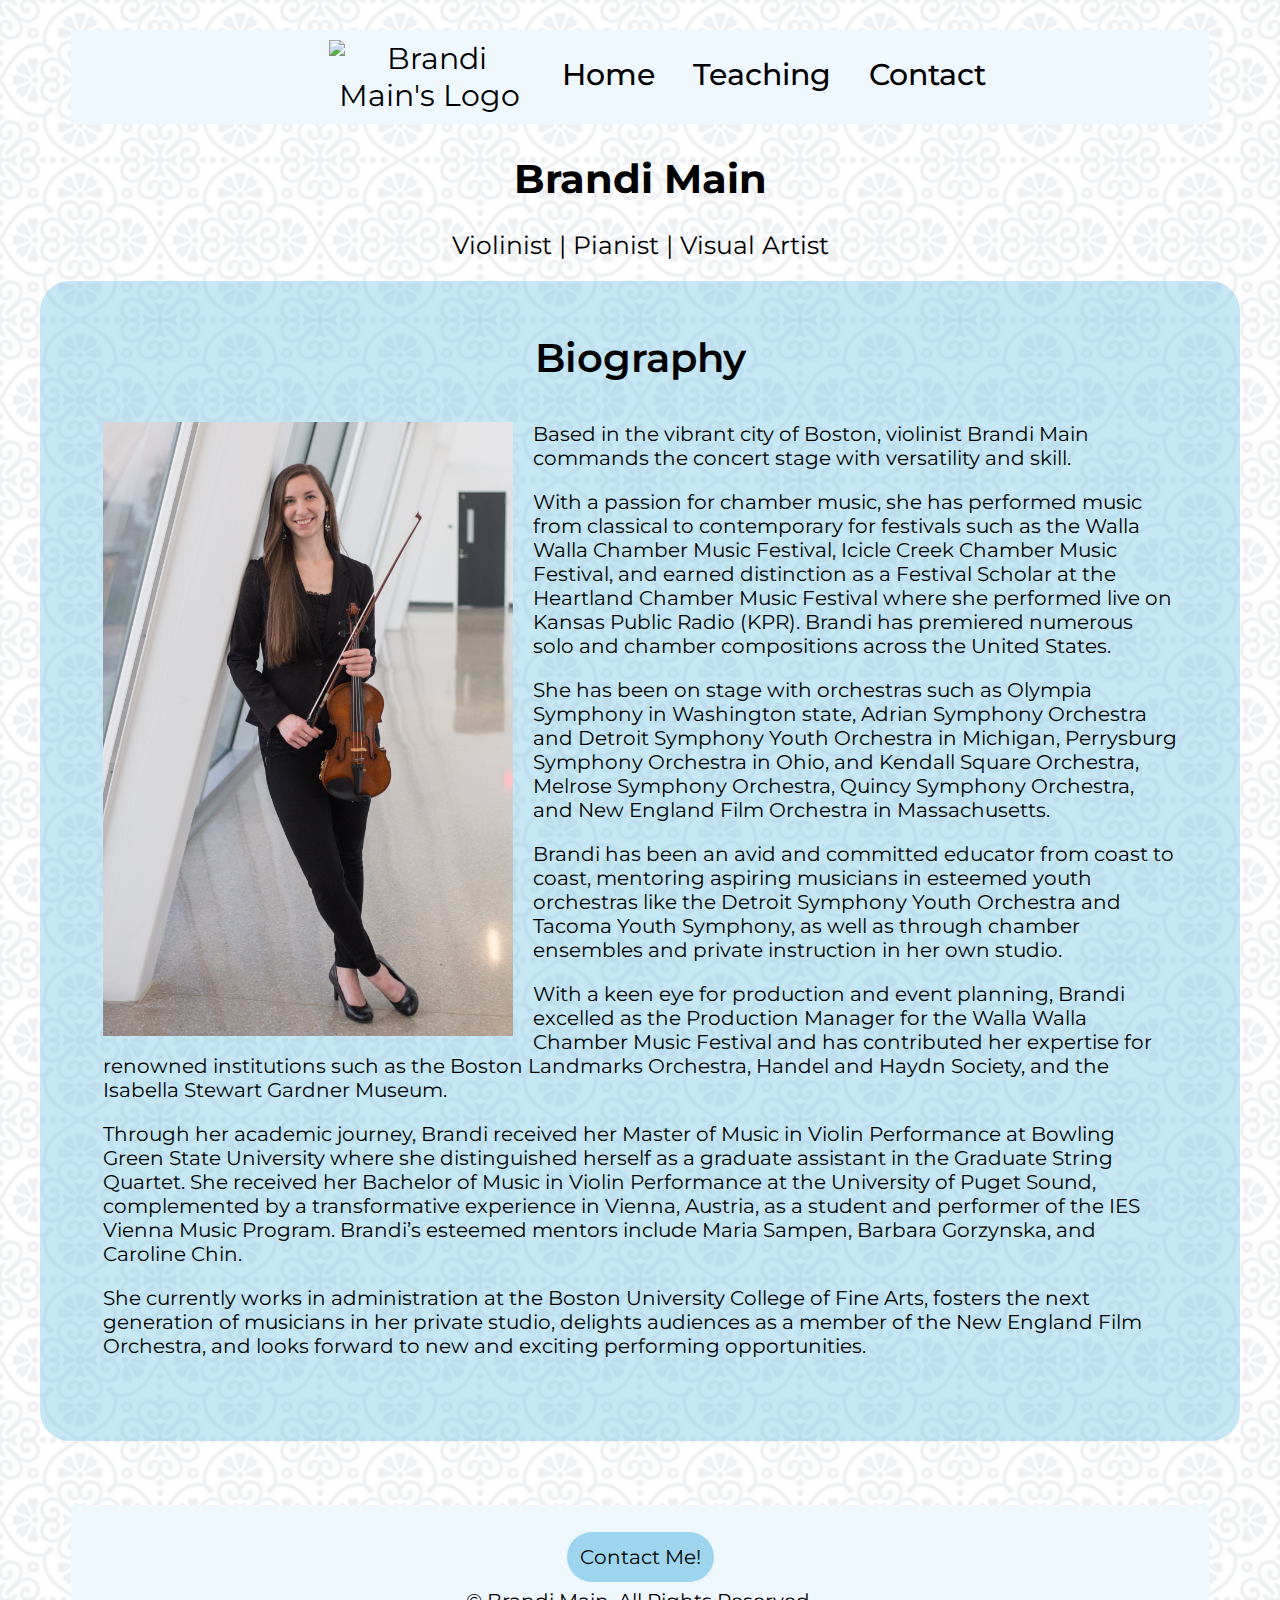
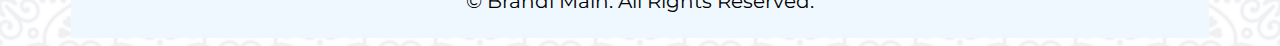
==== Index.html @ d9d6bcd9 "Updated HTML pages to remove earlier experimentation and also update with semantic html where able" ====
<!DOCTYPE html>
<!---------- Head ---------->
    <head>
        <title>
            Brandi Main, Violin
        </title>
        <link href="stylesheet.css" rel="stylesheet">
        <link rel="preconnect" href="https://fonts.googleapis.com">
        <link rel="preconnect" href="https://fonts.gstatic.com" crossorigin>
        <link href="https://fonts.googleapis.com/css2?family=Montserrat:ital,wght@0,100..900;1,100..900&display=swap" rel="stylesheet">
    </head>
    
<!---------- Body ---------->
    <body>
        <main>
            <nav id="main_menu">  
                <ul>
                    <img  id="logo" src="Photos and Logo\BM_black_SVG_NEW.svg" alt="Brandi Main's Logo">
                    <a href="Index.html">Home</a>
                    <a href="Teaching.html">Teaching</a>
                    <!-- <a>Videos</a> -->
                    <!-- <a>Artwork Gallery</a> -->
                    <a href="Contact.html">Contact</a>
                </ul>
            </nav>
        
            <img  id="mobile_logo" src="Photos and Logo\BM_black_SVG_NEW.svg" alt="Brandi Main's Logo">
            <section id="nav_menu_and_text">
                <h1>
                    Brandi Main
                </h1>
                <h2>
                    Violinist | Pianist | Visual Artist
                </h2>
            </section>
        </main>

<!---------- Biography Section ---------->
        
            <section id="biography_section">
                <h3 class="section_headers">Biography</h3>
                <img id="bio_pic" src="Photos and Logo\Color (3 of 7).jpg" alt="Picture of Brandi Main holding her violin"/>
                <article id="biography_text">
                    <p class="Biography">
                        Based in the vibrant city of Boston, violinist Brandi Main commands the concert stage with versatility and skill. 
                    </p>
                    <P class="Biography">
                        With a passion for chamber music, she has performed music from classical to contemporary for festivals such as the Walla Walla Chamber Music Festival, Icicle Creek Chamber Music Festival, and earned distinction as a Festival Scholar at the Heartland Chamber Music Festival where she performed live on Kansas Public Radio (KPR). Brandi has premiered numerous solo and chamber compositions across the United States. 
                    </P>
                    <p class="Biography">
                        She has been on stage with orchestras such as Olympia Symphony in Washington state, Adrian Symphony Orchestra and Detroit Symphony Youth Orchestra in Michigan, Perrysburg Symphony Orchestra in Ohio, and Kendall Square Orchestra, Melrose Symphony Orchestra, Quincy Symphony Orchestra, and New England Film Orchestra in Massachusetts.
                    </p>
                    <p class="Biography">
                        Brandi has been an avid and committed educator from coast to coast, mentoring aspiring musicians in esteemed youth orchestras like the Detroit Symphony Youth Orchestra and Tacoma Youth Symphony, as well as through chamber ensembles and private instruction in her own studio.
                    </p>
                    <p class="Biography">
                        With a keen eye for production and event planning, Brandi excelled as the Production Manager for the Walla Walla Chamber Music Festival and has contributed her expertise for renowned institutions such as the Boston Landmarks Orchestra, Handel and Haydn Society, and the Isabella Stewart Gardner Museum.
                    </p>
                    <p class="Biography">
                        Through her academic journey, Brandi received her Master of Music in Violin Performance at Bowling Green State University where she distinguished herself as a graduate assistant in the Graduate String Quartet. She received her Bachelor of Music in Violin Performance at the University of Puget Sound, complemented by a transformative experience in Vienna, Austria, as a student and performer of the IES Vienna Music Program. Brandi’s esteemed mentors include Maria Sampen, Barbara Gorzynska, and Caroline Chin.
                    </p>
                    <p class="Biography">
                        She currently works in administration at the Boston University College of Fine Arts, fosters the next generation of musicians in her private studio, delights audiences as a member of the New England Film Orchestra, and looks forward to new and exciting performing opportunities.
                    </p>
                </article>
            </section>

<!---------- Footer ---------->
        <footer>
            <a id="footer_button" href=mailto:brandiviolin@gmail.com>Contact Me!</a>
            <br>
            <p>
                © Brandi Main. All Rights Reserved.
            </p>
        </footer>
    </body>
---- stylesheet.css ----
/* ----- Universal Styles ----- (All devices regardless of resolution or orientation) */

* {
    box-sizing: border-box;
}

.montserrat-font_family {
    font-family: "Montserrat", sans-serif;
    font-optical-sizing: auto;
    font-weight: 100;
    font-style: normal;
  }

 /* --- Desktop Version Stylings (Devices wider than 600px --- */
  


/* Navigation Box and Styling */
#main_menu {
    background-color: aliceblue;
    text-align: center;
    font-size: 30px;
    padding: 0px;
    margin-left: 5%;
    margin-right: 5%;
}

/* Navigation Links and Style */
#main_menu a {
    color: black;
    padding: 15px;   
    text-decoration: none;
    font-weight: 500;
}

#nav_menu_and_text {
    padding: 0%;
}

#logo {
    width: 200px;
    margin: 10px;
    display: inline-block;
    vertical-align: middle;
}

#mobile_logo {
    display: none;
}

body {
    background-color: aliceblue;
    background-image: url('Photos and Logo/regal_pattern.png');
    background-size: 50%;
    font-family: "Montserrat", sans-serif;
}

h1 {
    font-size: 40px;
    text-align: center;
}

h2 {
    font-size: 25px;
    text-align: center;
    font-weight: normal;
}

h3 {
    font-size: 32px;
    text-align: center;
}

p {
    font-size: 20px;
}

.section_headers {
    font-size: 40px;
    font-weight: 600;
}

footer {
    text-align: center;
    background-color: aliceblue;
    margin-left: 5%;
    margin-right: 5%;
    padding-top: 40px;
    padding-bottom: 5px;
}

#footer_button {
    background-color: rgb(113, 195, 228, 0.658);
    padding: 13px;
    color: black;
    text-decoration: none;
    font-size: 20px;
    border-radius: 40px;
}

/* ----- Biography Page ----- */

#biography_contents {
    padding-left: 15%;
    padding-right: 15%;
}

#biography_section {
    padding-left: 5%;
    padding-top: 1%;
    padding-right: 5%;
    padding-bottom: 5%;
    margin-left: auto;
    margin-right: auto;
    margin-bottom: 5%;
    background-color: rgba(113, 195, 228, 0.4);
    border-radius: 30px;
    max-width: 1200px;
    content: "";
    clear: both;
    display: table;
}

#bio_pic {
    display: block;
    width: 40%;
    float: left;
    padding-right: 20px;
}

.biography {
    padding-left: 3rem; 
}

/* ----- Teaching Page ----- */

#teaching_contents {
    padding-left: 15%;
    padding-right: 15%;
}
    
#teaching_statement {
    padding-left: 5%;
    padding-top: 1%;
    padding-right: 5%;
    padding-bottom: 5%;
    margin-left: auto;
    margin-right: auto;
    margin-bottom: 5%;
    background-color: rgba(113, 195, 228, 0.4);
    border-radius: 30px;
    max-width: 1200px;
    content: "";
    clear: both;
    display: table;
}

#teaching_pic {
    display: block;
    margin-left: auto;
    margin-right: auto;
    width: 50%;
    float: left;
    padding-right: 20px;
}

/* ----- Contact Page ----- */

#contact_contents {
    padding-left: 15%;
    padding-right: 15%;
}

#contact_section {
    padding: 3%;
    margin-left: 5%;
    margin-right: 5%;
    margin-bottom: 5%;
    background-color: rgba(113, 195, 228, 0.4);
    border-radius: 30px;
    content: "";
    clear: both;
    display: table;
}

#contact_button_container {
    text-align: center;
}

#contact_button {
    text-align: center;
    background-color: aliceblue;
    border-radius: 40px;
    padding: 13px;
    color: black;
    text-decoration: none;
    font-size: 20px;
    margin: 15px;
}

#contact_pic {
    display: block;
    margin-left: auto;
    margin-right: auto;
    width: 50%;
    float: right;
    padding-left: 20px;
}

/* ----- Mobile Styling for Devices Under Specified Width ----- */

@media (max-width: 800px) {

    #bio_pic {
        display: black;
        margin-left: auto;
        margin-right: auto;
        width: 100%;
        padding-left: 0%;
        padding-right: 0%;
        padding-bottom: 20px;
    }

    #logo {
        width: 50%;
        display: block;
        margin-right: auto;
        margin-left: auto;
        display: none;
    }

    #mobile_logo {
        width: 50%;
        display: block;
        margin-right: auto;
        margin-left: auto;
    }

    #teaching_pic {
        display: black;
        margin-left: auto;
        margin-right: auto;
        width: 100%;
        padding-left: 0%;
        padding-right: 0%;
        padding-bottom: 20px;
    }

    #contact_pic {
        display: black;
        margin-left: auto;
        margin-right: auto;
        width: 100%;
        padding-left: 0%;
        padding-right: 0%;
        padding-bottom: 20px;
    }

}
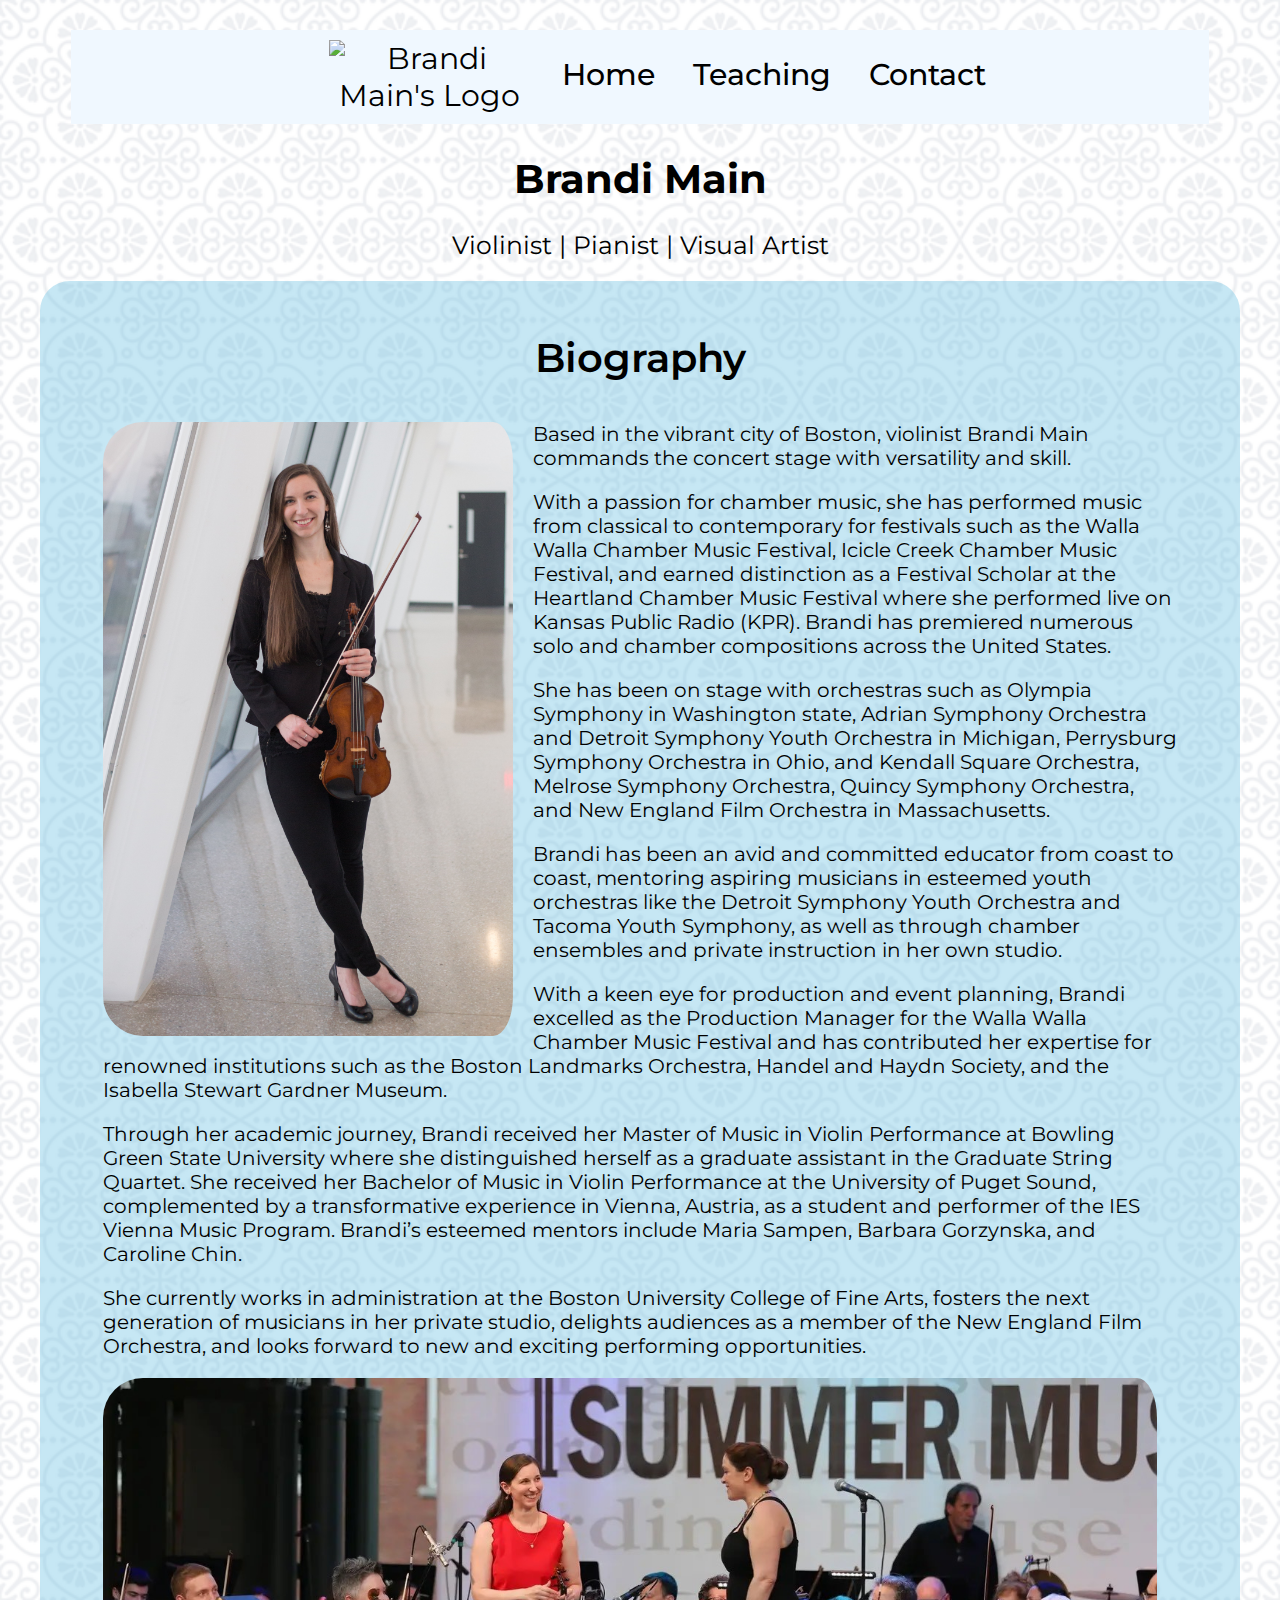
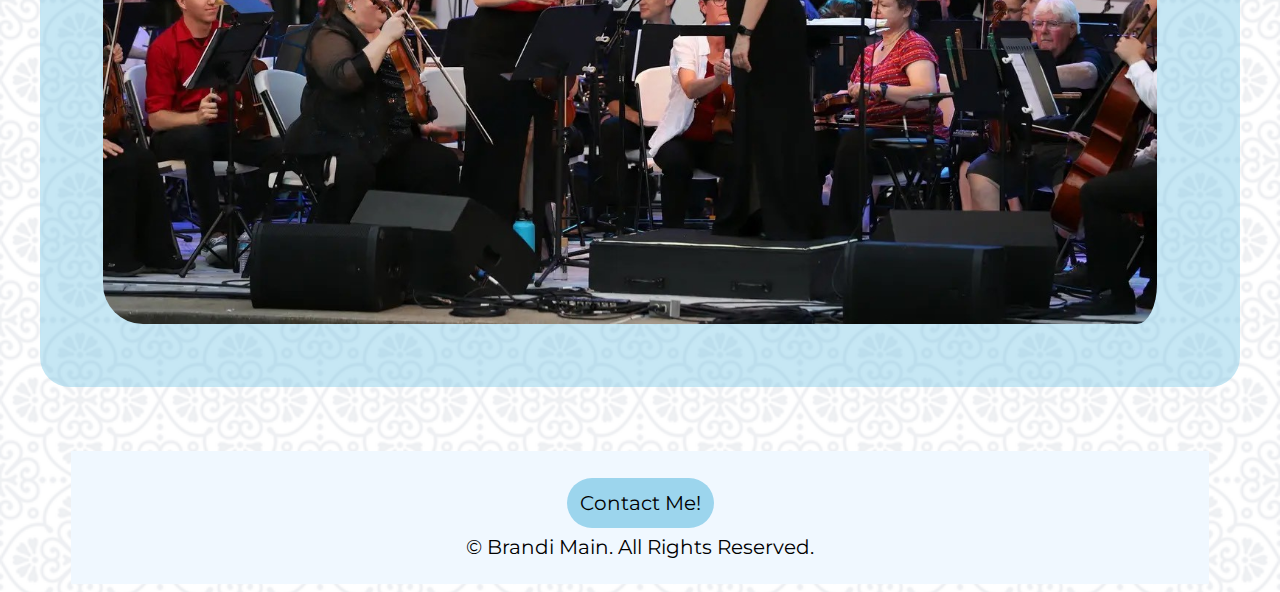
==== commit 766d800f: "added css to pictures on sight to round image corners at clients request, added new photo to index.h" ====
--- a/Index.html
+++ b/Index.html
@@ -62,6 +62,7 @@
                     <p class="Biography">
                         She currently works in administration at the Boston University College of Fine Arts, fosters the next generation of musicians in her private studio, delights audiences as a member of the New England Film Orchestra, and looks forward to new and exciting performing opportunities.
                     </p>
+                    <img id="bio_pic_2" src="Photos and Logo\NEFO Solo.jpg" alt="Picture of Brandi Main finishing solo performance with the New England Film Orchestra"/>
                 </article>
             </section>
 
--- a/stylesheet.css
+++ b/stylesheet.css
@@ -31,6 +31,11 @@
     padding: 15px;   
     text-decoration: none;
     font-weight: 500;
+}
+
+#main_menu a:hover {
+    background-color: rgb(113, 195, 228, 0.658);
+    border-radius: 40px;
 }
 
 #nav_menu_and_text {
@@ -126,6 +131,16 @@
     width: 40%;
     float: left;
     padding-right: 20px;
+    border-radius: 40px;
+}
+
+#bio_pic_2 {
+    display: block;
+    width: 100%;
+    margin-left: auto;
+    margin-right: auto;
+    padding-right: 20px;
+    border-radius: 40px;
 }
 
 .biography {
@@ -162,6 +177,7 @@
     width: 50%;
     float: left;
     padding-right: 20px;
+    border-radius: 40px;
 }
 
 /* ----- Contact Page ----- */
@@ -205,6 +221,7 @@
     width: 50%;
     float: right;
     padding-left: 20px;
+    border-radius: 40px;
 }
 
 /* ----- Mobile Styling for Devices Under Specified Width ----- */
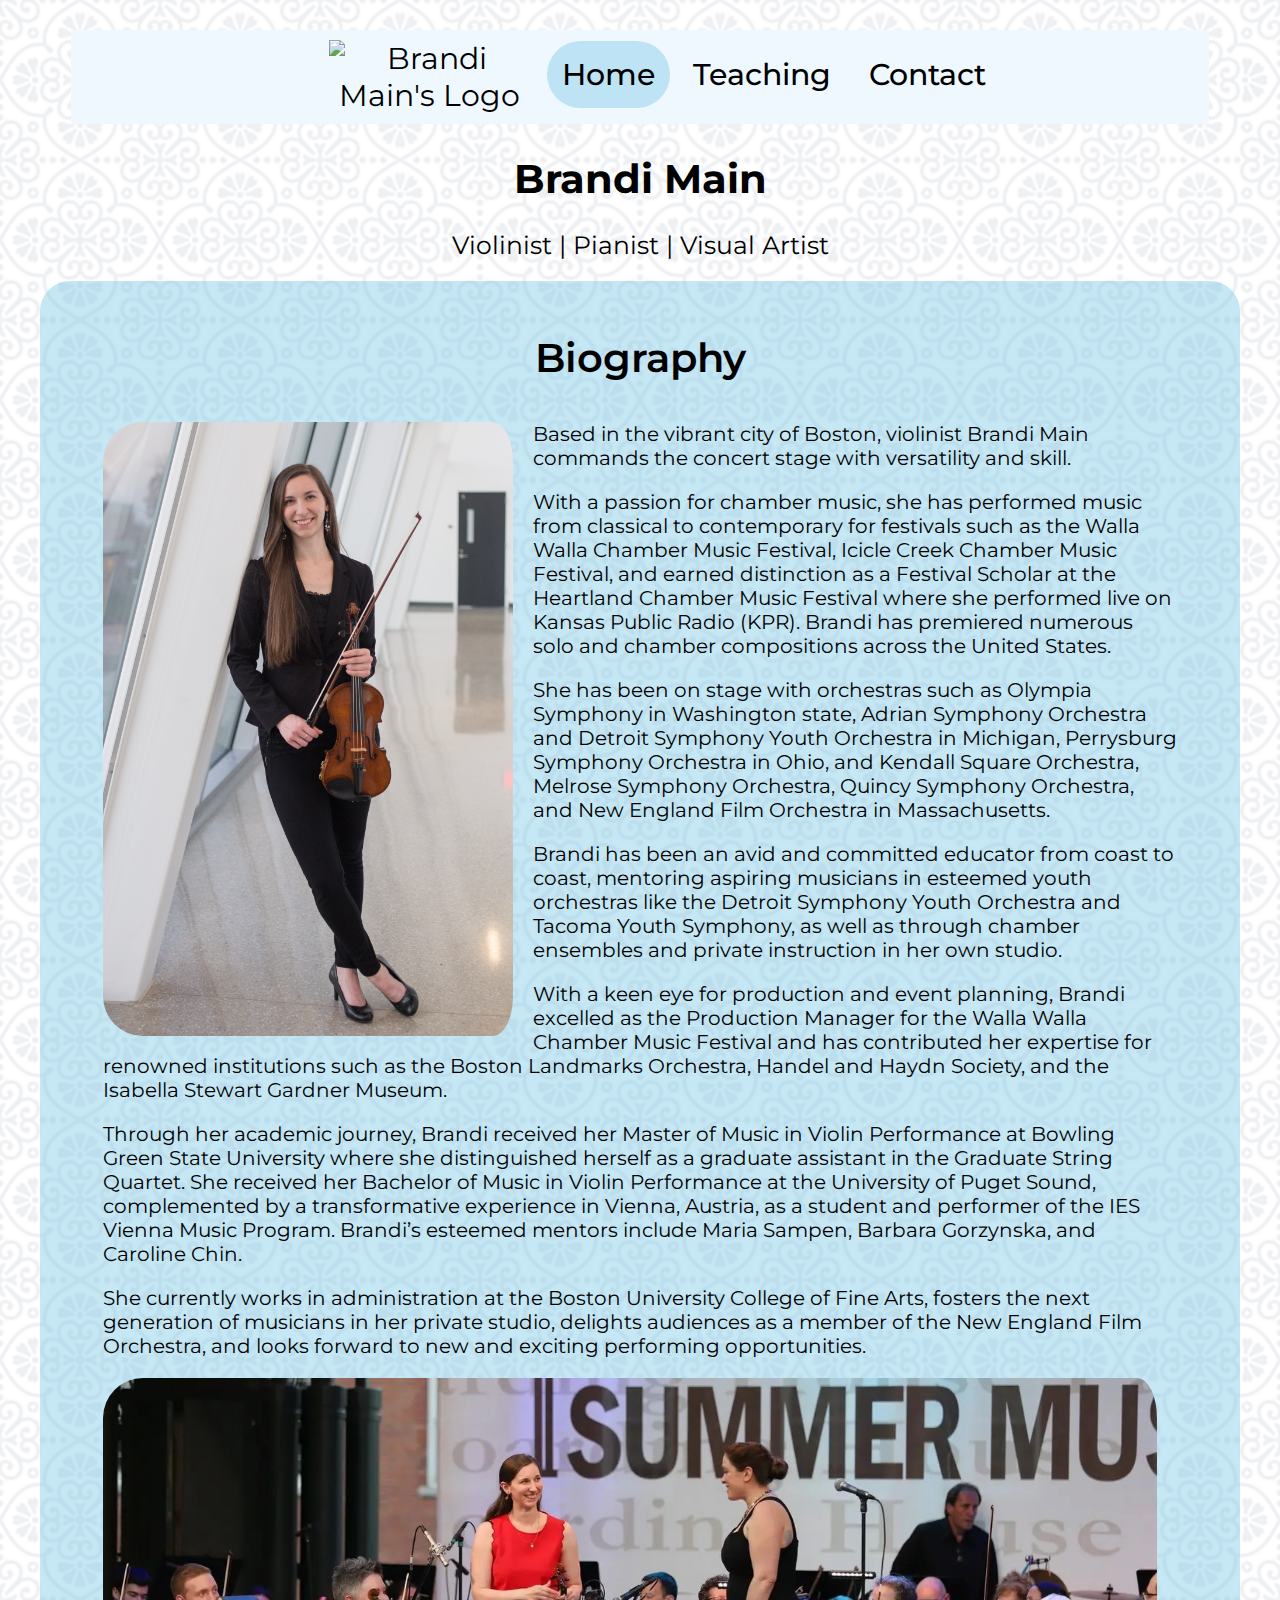
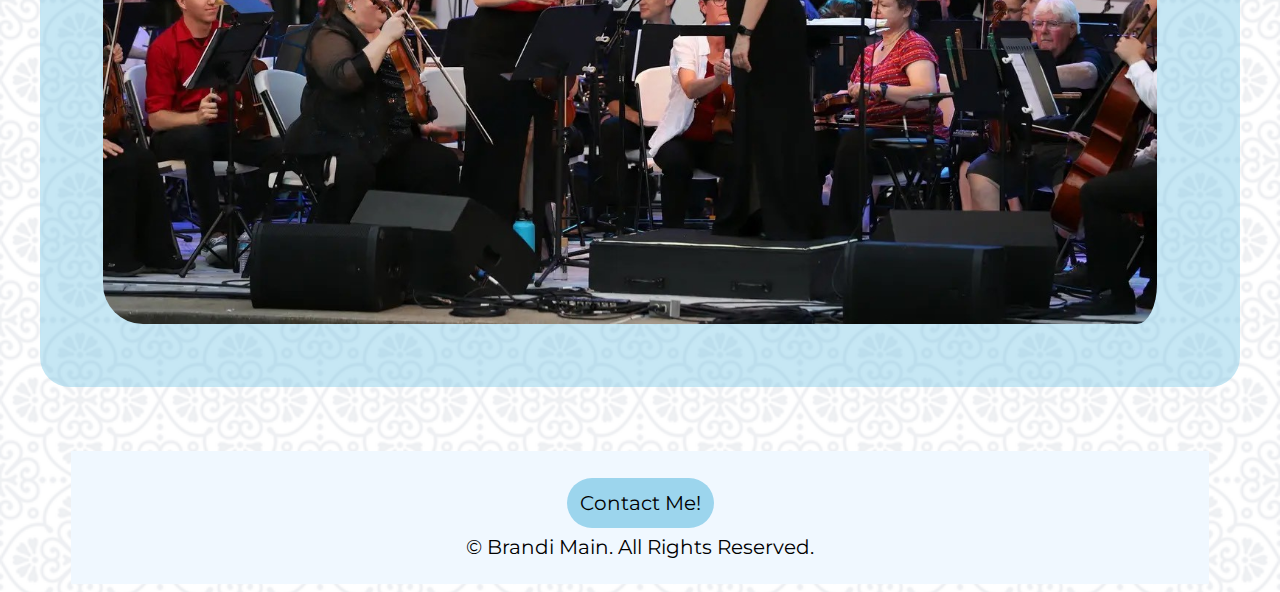
==== commit e5725193: "updated all html pages to have highlighting on menu tabs so navigation is more clear, added meta htt" ====
--- a/Index.html
+++ b/Index.html
@@ -16,11 +16,11 @@
             <nav id="main_menu">  
                 <ul>
                     <img  id="logo" src="Photos and Logo\BM_black_SVG_NEW.svg" alt="Brandi Main's Logo">
-                    <a href="Index.html">Home</a>
-                    <a href="Teaching.html">Teaching</a>
+                    <a href="index.html" style="background-color: rgba(113, 195, 228, 0.4); border-radius: 40px;">Home</a>
+                    <a href="teaching.html">Teaching</a>
                     <!-- <a>Videos</a> -->
                     <!-- <a>Artwork Gallery</a> -->
-                    <a href="Contact.html">Contact</a>
+                    <a href="contact.html">Contact</a>
                 </ul>
             </nav>
         
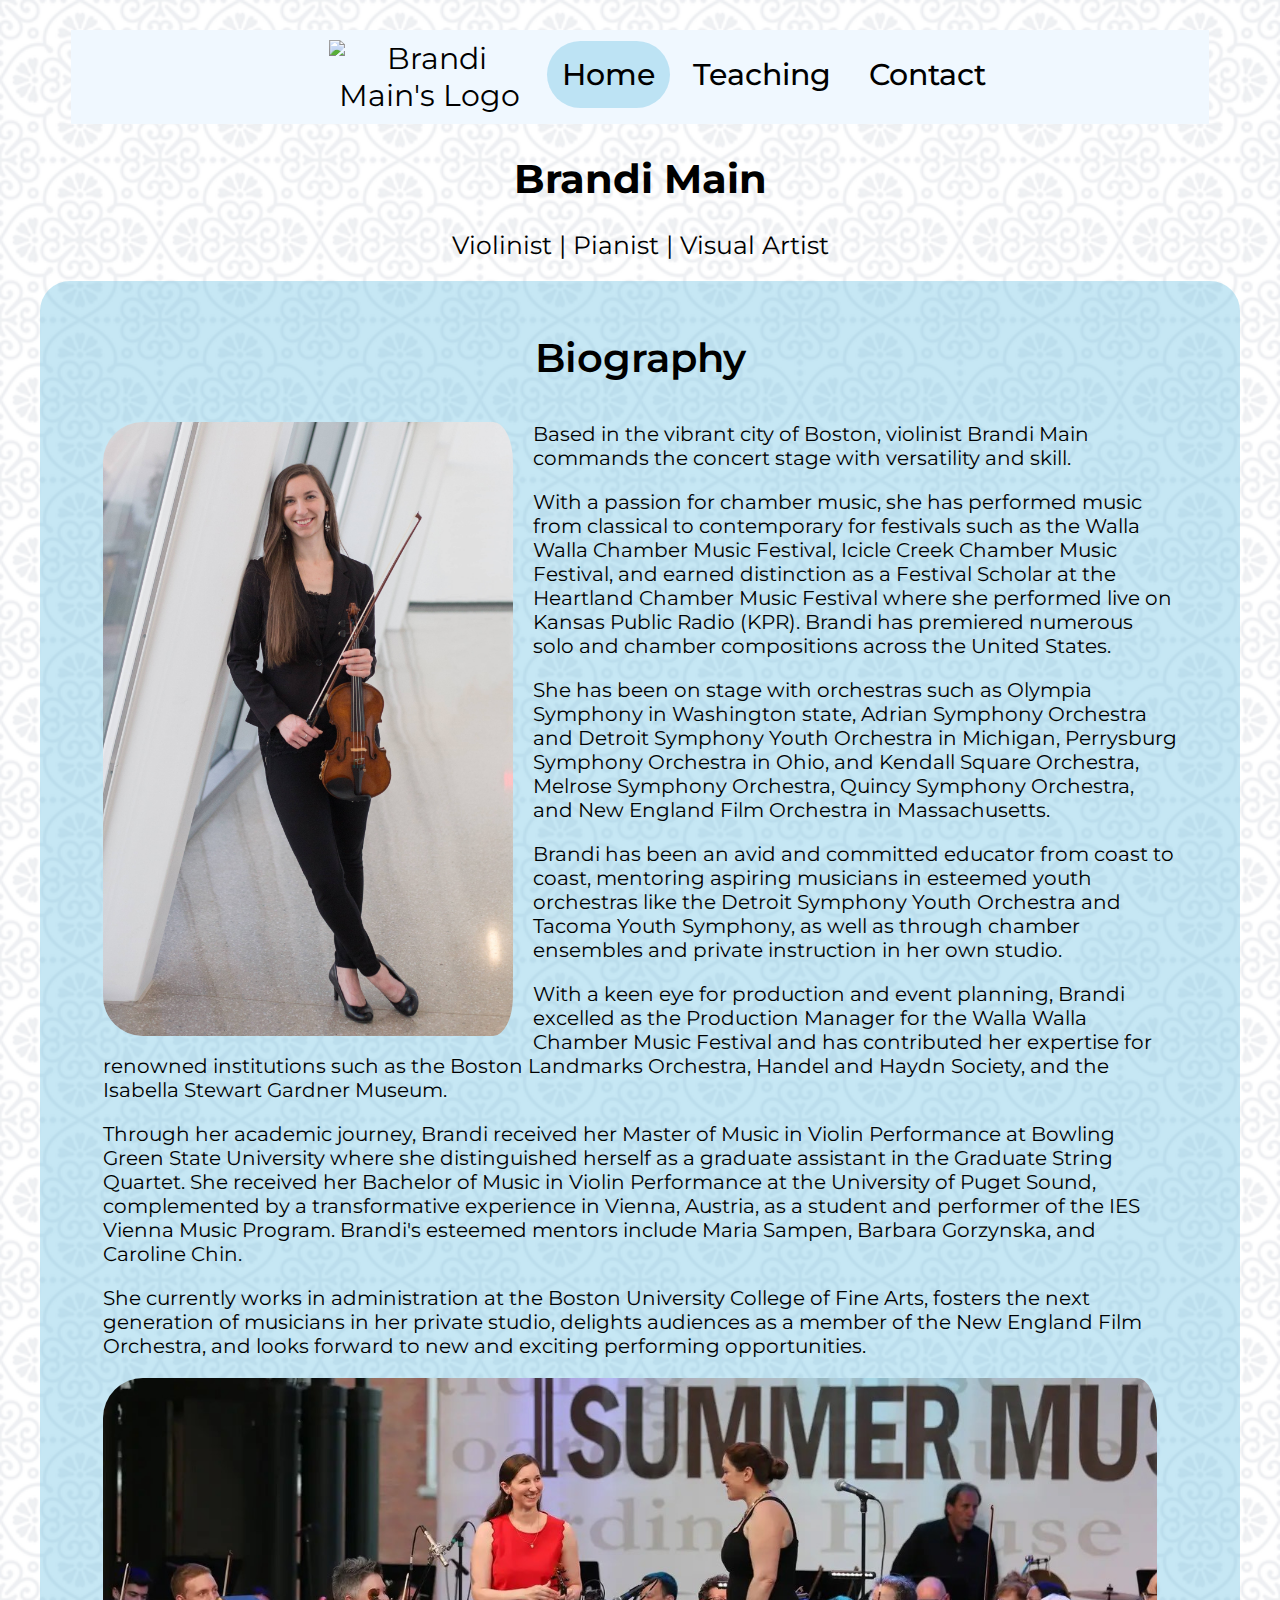
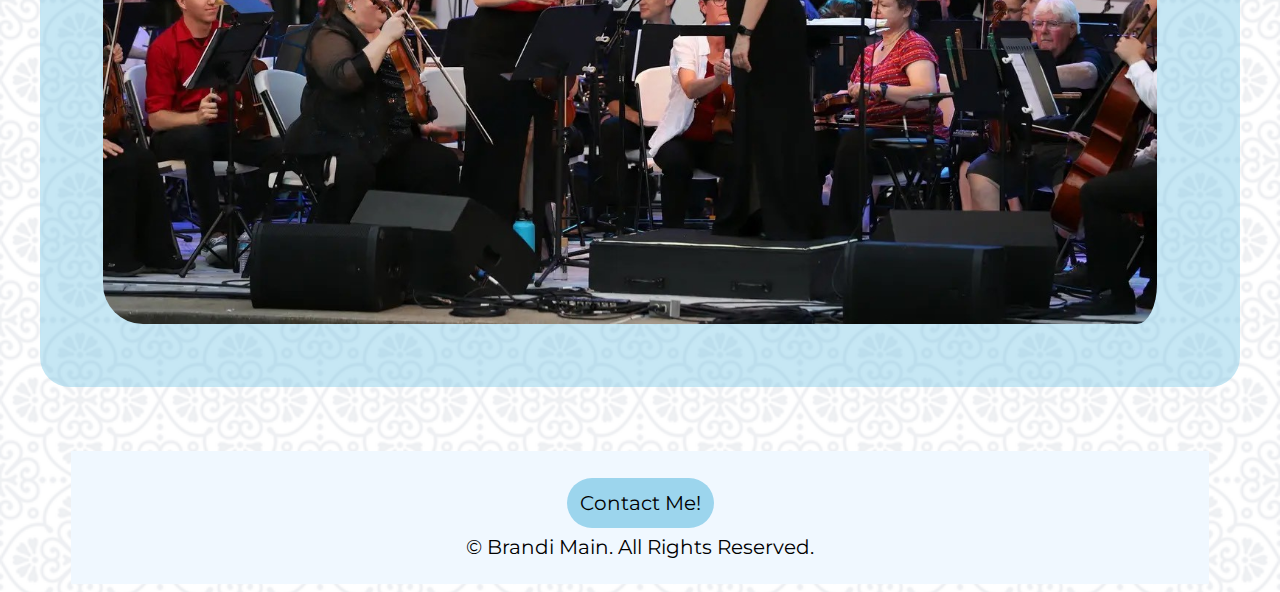
==== commit 5ecf2f2d: "updated bio photo with new photoshop removing door in background, updated a few characters that were" ====
--- a/Index.html
+++ b/Index.html
@@ -39,7 +39,7 @@
         
             <section id="biography_section">
                 <h3 class="section_headers">Biography</h3>
-                <img id="bio_pic" src="Photos and Logo\Color (3 of 7).jpg" alt="Picture of Brandi Main holding her violin"/>
+                <img id="bio_pic" src="Photos and Logo\brandi-bio-pic.jpg" alt="Picture of Brandi Main holding her violin"/>
                 <article id="biography_text">
                     <p class="Biography">
                         Based in the vibrant city of Boston, violinist Brandi Main commands the concert stage with versatility and skill. 
@@ -57,7 +57,7 @@
                         With a keen eye for production and event planning, Brandi excelled as the Production Manager for the Walla Walla Chamber Music Festival and has contributed her expertise for renowned institutions such as the Boston Landmarks Orchestra, Handel and Haydn Society, and the Isabella Stewart Gardner Museum.
                     </p>
                     <p class="Biography">
-                        Through her academic journey, Brandi received her Master of Music in Violin Performance at Bowling Green State University where she distinguished herself as a graduate assistant in the Graduate String Quartet. She received her Bachelor of Music in Violin Performance at the University of Puget Sound, complemented by a transformative experience in Vienna, Austria, as a student and performer of the IES Vienna Music Program. Brandi’s esteemed mentors include Maria Sampen, Barbara Gorzynska, and Caroline Chin.
+                        Through her academic journey, Brandi received her Master of Music in Violin Performance at Bowling Green State University where she distinguished herself as a graduate assistant in the Graduate String Quartet. She received her Bachelor of Music in Violin Performance at the University of Puget Sound, complemented by a transformative experience in Vienna, Austria, as a student and performer of the IES Vienna Music Program. Brandi's esteemed mentors include Maria Sampen, Barbara Gorzynska, and Caroline Chin.
                     </p>
                     <p class="Biography">
                         She currently works in administration at the Boston University College of Fine Arts, fosters the next generation of musicians in her private studio, delights audiences as a member of the New England Film Orchestra, and looks forward to new and exciting performing opportunities.
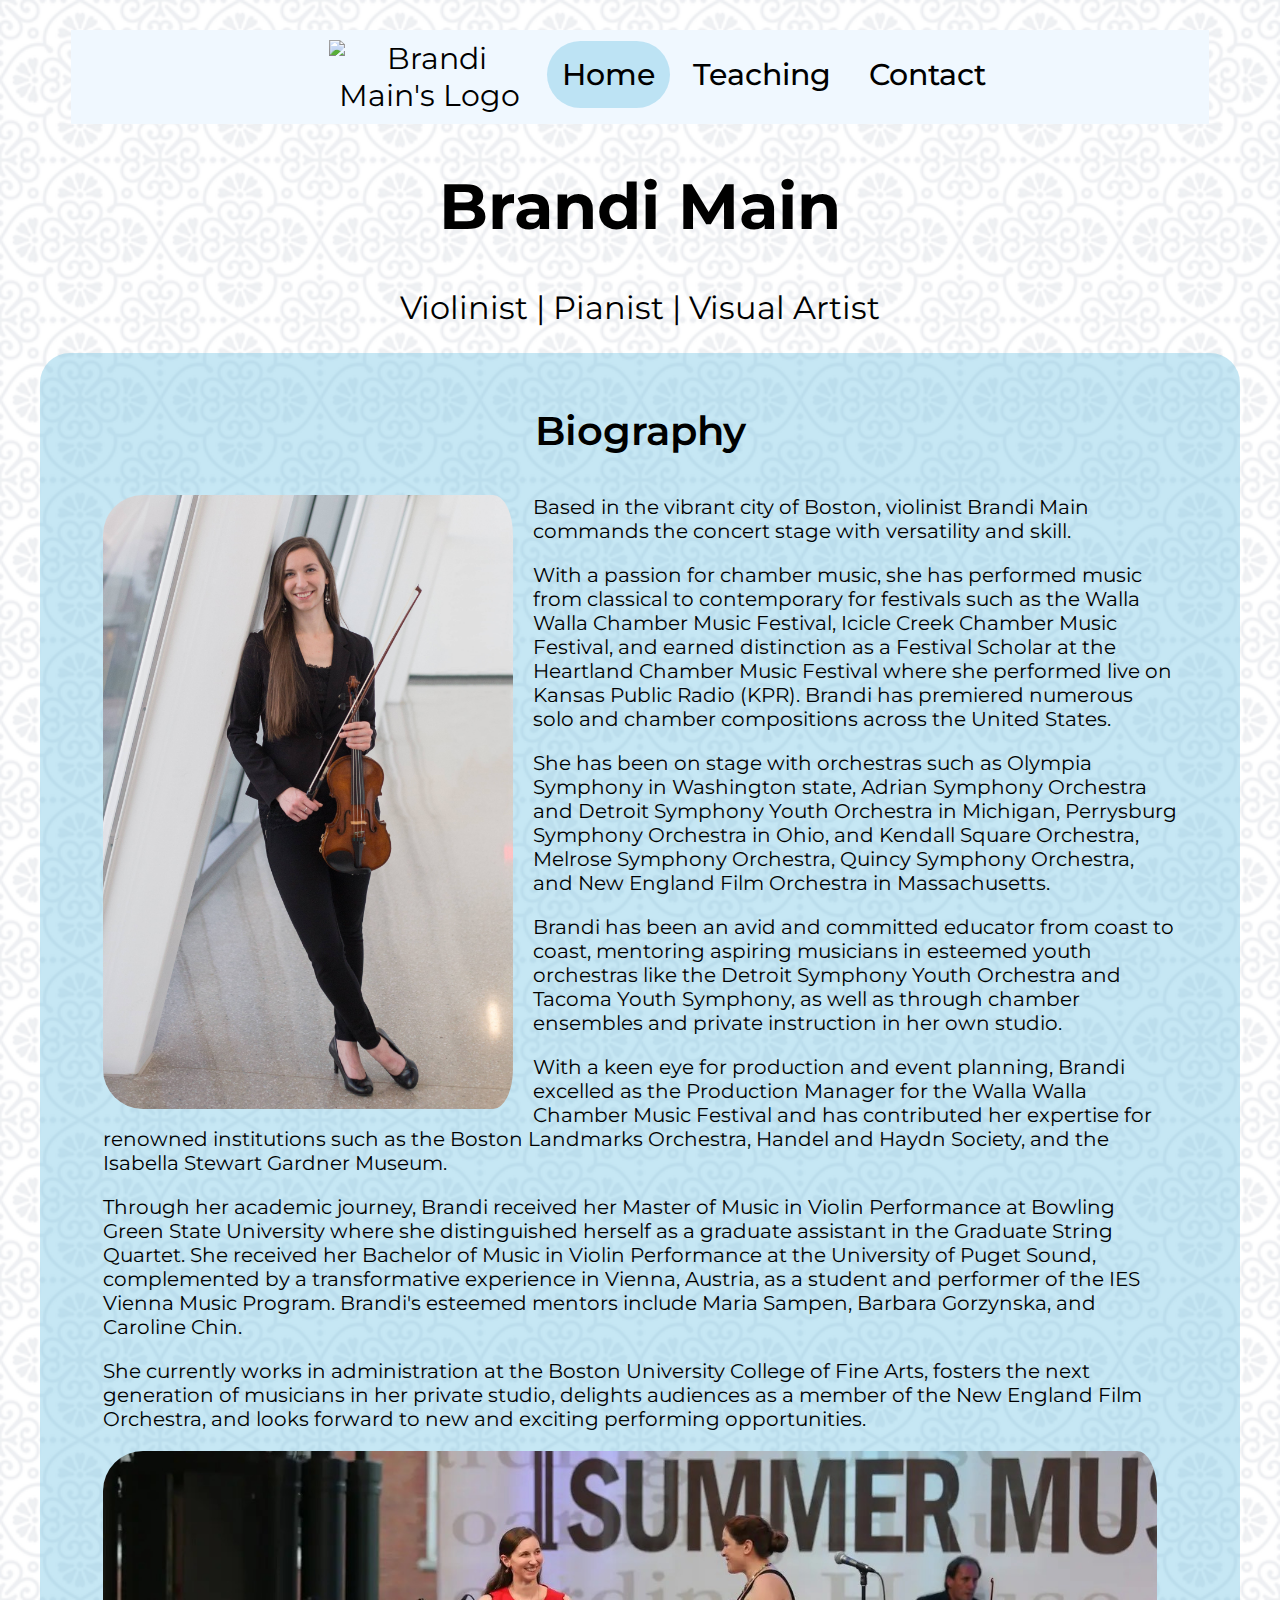
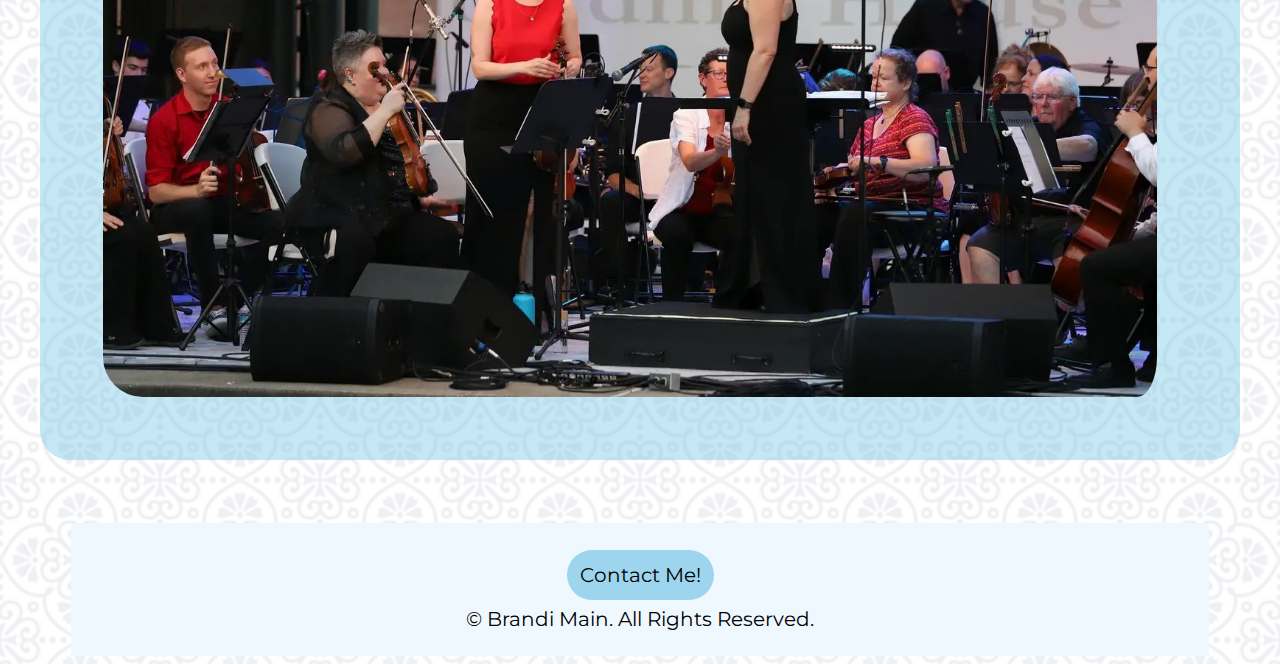
==== commit 829e819c: "changed a majority of defined sizes and spacing to em/rem units for scaling and inheritance properti" ====
--- a/Index.html
+++ b/Index.html
@@ -1,6 +1,8 @@
 <!DOCTYPE html>
 <!---------- Head ---------->
     <head>
+        <meta charSet="UTF-8"/>
+        <meta name="viewport" content="width=device-width, initial-scale=1.0">
         <title>
             Brandi Main, Violin
         </title>
@@ -16,7 +18,7 @@
             <nav id="main_menu">  
                 <ul>
                     <img  id="logo" src="Photos and Logo\BM_black_SVG_NEW.svg" alt="Brandi Main's Logo">
-                    <a href="index.html" style="background-color: rgba(113, 195, 228, 0.4); border-radius: 40px;">Home</a>
+                    <a href="index.html" style="background-color: rgba(113, 195, 228, 0.4); border-radius: 2em;">Home</a>
                     <a href="teaching.html">Teaching</a>
                     <!-- <a>Videos</a> -->
                     <!-- <a>Artwork Gallery</a> -->
@@ -25,7 +27,7 @@
             </nav>
         
             <img  id="mobile_logo" src="Photos and Logo\BM_black_SVG_NEW.svg" alt="Brandi Main's Logo">
-            <section id="nav_menu_and_text">
+            <section id="name_and_slogan">
                 <h1>
                     Brandi Main
                 </h1>
@@ -33,7 +35,7 @@
                     Violinist | Pianist | Visual Artist
                 </h2>
             </section>
-        </main>
+        
 
 <!---------- Biography Section ---------->
         
@@ -65,6 +67,7 @@
                     <img id="bio_pic_2" src="Photos and Logo\NEFO Solo.jpg" alt="Picture of Brandi Main finishing solo performance with the New England Film Orchestra"/>
                 </article>
             </section>
+        </main>
 
 <!---------- Footer ---------->
         <footer>
--- a/stylesheet.css
+++ b/stylesheet.css
@@ -33,13 +33,15 @@
     font-weight: 500;
 }
 
+/* On-hover effects for nav links */
 #main_menu a:hover {
     background-color: rgb(113, 195, 228, 0.658);
-    border-radius: 40px;
-}
-
-#nav_menu_and_text {
-    padding: 0%;
+    border-radius: 1.5em;
+}
+
+/* Styling for client name and titles */
+#name_and_slogan {
+    padding: 0em;
 }
 
 #logo {
@@ -61,27 +63,24 @@
 }
 
 h1 {
-    font-size: 40px;
+    font-size: 4em;
     text-align: center;
 }
 
 h2 {
-    font-size: 25px;
+    font-size: 2em;
     text-align: center;
     font-weight: normal;
 }
 
-h3 {
-    font-size: 32px;
-    text-align: center;
-}
-
 p {
-    font-size: 20px;
-}
-
+    font-size: 1.25em;
+}
+
+/* h3 fonts and all page section headers styling */
 .section_headers {
-    font-size: 40px;
+    text-align: center;
+    font-size: 2.5em;
     font-weight: 600;
 }
 
@@ -99,7 +98,7 @@
     padding: 13px;
     color: black;
     text-decoration: none;
-    font-size: 20px;
+    font-size: 1.25rem;
     border-radius: 40px;
 }
 
@@ -144,7 +143,7 @@
 }
 
 .biography {
-    padding-left: 3rem; 
+    /* padding-left: 3rem;  */
 }
 
 /* ----- Teaching Page ----- */
@@ -226,7 +225,38 @@
 
 /* ----- Mobile Styling for Devices Under Specified Width ----- */
 
-@media (max-width: 800px) {
+@media only screen and (max-width: 768px) {
+
+    #main_menu {
+        background-color: aliceblue;
+        text-align: center;
+        font-size: .75rem;
+        padding: 0px;
+        margin-left: 0%;
+        margin-right: 0%;
+    }
+    
+    h1 {
+        font-size: 3em;
+        text-align: center;
+    }
+    
+    h2 {
+        font-size: 1.4em;
+        text-align: center;
+        font-weight: normal;
+    }
+
+    p {
+        font-size: 1em;
+    }
+
+    /* h3 fonts and all page section headers styling */
+    .section_headers {
+    text-align: center;
+    font-size: 2em;
+    font-weight: 600;
+    }
 
     #bio_pic {
         display: black;
@@ -239,15 +269,11 @@
     }
 
     #logo {
-        width: 50%;
-        display: block;
-        margin-right: auto;
-        margin-left: auto;
         display: none;
     }
 
     #mobile_logo {
-        width: 50%;
+        width: 75%;
         display: block;
         margin-right: auto;
         margin-left: auto;
